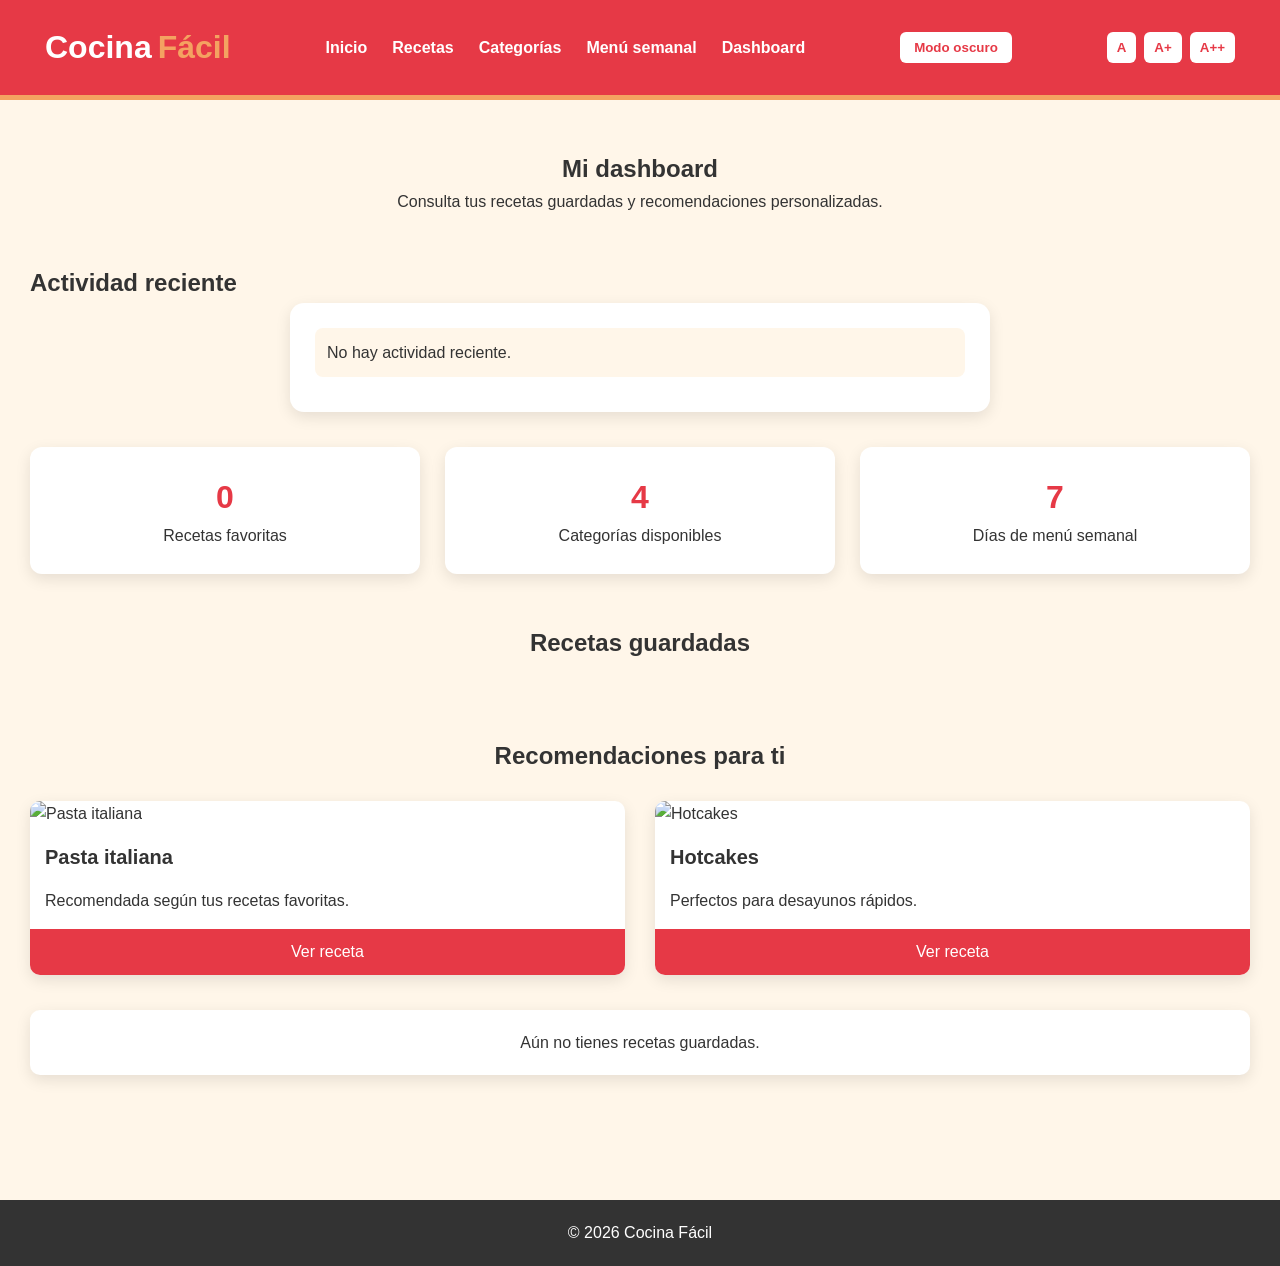
==== dashboard.html @ a086b553 "Add files via upload" ====
<!DOCTYPE html>
<html lang="es">
<head>
<meta charset="UTF-8">
<meta name="viewport" content="width=device-width, initial-scale=1.0">
<title>Dashboard - Cocina Fácil</title>

<link rel="stylesheet" href="styles.css">
<link href="https://fonts.cdnfonts.com/css/coolvetica" rel="stylesheet">
<link href="https://fonts.cdnfonts.com/css/caviar-dreams" rel="stylesheet">
</head>

<body>

<header>
<div class="logo">
<span class="logo-cocina">Cocina</span>
<span class="logo-facil">Fácil</span>
</div>

<nav>
<ul>
<li><a href="index.html">Inicio</a></li>
<li><a href="recetas.html">Recetas</a></li>
<li><a href="categorias.html">Categorías</a></li>
<li><a href="menu.html">Menú semanal</a></li>
<li><a href="dashboard.html">Dashboard</a></li>
</ul>
</nav>

<button id="modoOscuro">Modo oscuro</button>

<div class="controles-accesibilidad" aria-label="Controles de accesibilidad">
  <button class="btn-fuente" data-size="normal">A</button>
  <button class="btn-fuente" data-size="grande">A+</button>
  <button class="btn-fuente" data-size="extra">A++</button>
</div>

</header>

<main class="dashboard">

<section class="dashboard-hero">
<h2>Mi dashboard</h2>
<p>Consulta tus recetas guardadas y recomendaciones personalizadas.</p>
</section>

<section class="actividad-reciente">

<h2>Actividad reciente</h2>

<div class="actividad-card">

<ul id="listaActividad">
<li>No hay actividad reciente.</li>
</ul>

</div>

</section>

<section class="dashboard-resumen">
<div class="resumen-card">
<h3 id="totalFavoritas">0</h3>
<p>Recetas favoritas</p>
</div>

<div class="resumen-card">
<h3>4</h3>
<p>Categorías disponibles</p>
</div>

<div class="resumen-card">
<h3>7</h3>
<p>Días de menú semanal</p>
</div>
</section>

<section class="favoritas">
<h2>Recetas guardadas</h2>
<div id="listaFavoritas" class="contenedor-recetas"></div>
<section class="recomendaciones">

<h2>Recomendaciones para ti</h2>

<div class="contenedor-recetas">

<article class="tarjeta-receta">

<img src="img/pasta.jpg" alt="Pasta italiana">

<h3>Pasta italiana</h3>

<p>Recomendada según tus recetas favoritas.</p>

<a href="receta.html?id=pasta">Ver receta</a>

</article>

<article class="tarjeta-receta">

<img src="img/pancakes.jpg" alt="Hotcakes">

<h3>Hotcakes</h3>

<p>Perfectos para desayunos rápidos.</p>

<a href="receta.html?id=hotcakes">Ver receta</a>

</article>

</div>

</section>

<p id="mensajeVacio" class="mensaje-vacio">Aún no tienes recetas guardadas.</p>
</section>

</main>

<footer>
<p>© 2026 Cocina Fácil</p>
</footer>

<script src="script.js"></script>
</body>
</html>
---- styles.css ----
/* =========================
PALETA DE COLORES
========================= */

:root{

--color-principal:#E63946;
--color-secundario:#F4A261;
--color-fondo:#FFF6E9;
--color-texto:#333333;
--color-acento:#2A9D8F;

}

/* =========================
RESET BASICO
========================= */

*{
margin:0;
padding:0;
box-sizing:border-box;
}

body{
font-family:'Caviar Dreams', Arial, Helvetica, sans-serif;
line-height:1.6;
background-color:var(--color-fondo);
color:var(--color-texto);
transition: background-color 0.3s, color 0.3s;
}

/* =========================
HEADER
========================= */

header{
display:flex;
justify-content:space-between;
align-items:center;
gap:20px;
padding:22px 45px;
background-color:var(--color-principal);
color:white;
border-bottom:5px solid var(--color-secundario);
flex-wrap:wrap;
}

nav ul{
display:flex;
list-style:none;
gap:22px;
flex-wrap:wrap;
justify-content:center;
}

.controles-accesibilidad{
display:flex;
gap:8px;
align-items:center;
flex-wrap:wrap;
}

/* LOGO */

.logo{
font-size:32px;
font-weight:bold;
display:flex;
gap:6px;
}

.logo-cocina{
color:white;
}

.logo-facil{
color:var(--color-secundario);
}

nav ul{
display:flex;
list-style:none;
gap:25px;
}

nav a{
color:white;
text-decoration:none;
font-weight:bold;
transition:opacity 0.3s;
}

nav a:hover{
opacity:0.7;
}

/* =========================
BOTON MODO OSCURO
========================= */

#modoOscuro{
padding:8px 14px;
border:none;
background:white;
color:var(--color-principal);
font-weight:bold;
cursor:pointer;
border-radius:6px;
transition:transform 0.2s;
}

#modoOscuro:hover{
transform:scale(1.05);
}

/* =========================
BUSCADOR
========================= */

.buscador{
text-align:center;
padding:40px;
}

.buscador input{
padding:10px;
width:250px;
border-radius:6px;
border:1px solid #ccc;
}

.buscador button{
padding:10px 15px;
border:none;
background:var(--color-secundario);
color:white;
border-radius:6px;
cursor:pointer;
margin-left:10px;
transition:background 0.3s;
}

.buscador button:hover{
background:var(--color-acento);
}

/* =========================
RECETAS DESTACADAS
========================= */

.recetas-destacadas{
padding:40px;
}

.recetas-destacadas h2{
text-align:center;
margin-bottom:30px;
}

.contenedor-recetas{
display:grid;
grid-template-columns:repeat(auto-fit,minmax(250px,1fr));
gap:30px;
}

/* =========================
TARJETAS DE RECETAS
========================= */

.tarjeta-receta{
background:white;
border-radius:10px;
box-shadow:0 5px 15px rgba(0,0,0,0.1);
overflow:hidden;
transition:transform 0.3s, box-shadow 0.3s;
cursor:pointer;
}

.tarjeta-receta:hover{
transform:translateY(-5px);
box-shadow:0 10px 20px rgba(0,0,0,0.2);
}

.tarjeta-receta img{
width:100%;
height:180px;
object-fit:cover;
transition:transform 0.3s;
}

.tarjeta-receta:hover img{
transform:scale(1.05);
}

.tarjeta-receta h3{
padding:15px;
font-size:20px;
font-family:'Coolvetica', sans-serif;
}

.tarjeta-receta p{
padding:0 15px 15px 15px;
}

.tarjeta-receta a{
display:block;
text-align:center;
background:var(--color-principal);
color:white;
padding:10px;
text-decoration:none;
transition:background 0.3s;
}

.tarjeta-receta a:hover{
background:#c1121f;
}

/* =========================
FOOTER
========================= */

footer{
text-align:center;
padding:20px;
background:#333;
color:white;
margin-top:40px;
}

/* =========================
MODO OSCURO
========================= */

body.dark{
background-color:#1e1e1e;
color:#f5f5f5;
}

body.dark header{
background:#111;
}

body.dark nav a{
color:#f5f5f5;
}

body.dark .tarjeta-receta{
background:#2c2c2c;
}

body.dark footer{
background:#111;
}

body.dark .buscador button{
background:#ff6b6b;
}

body.dark .filtros{
background:#2c2c2c;
}

/* =========================
RESPONSIVE
========================= */

@media (max-width:768px){

header{
flex-direction:column;
gap:18px;
padding:20px;
text-align:center;
}

nav ul{
flex-direction:column;
align-items:center;
gap:12px;
}

.buscador input{
width:100%;
margin-bottom:10px;
}

.filtros{
flex-direction:column;
align-items:stretch;
}

.filtros input,
.filtros select{
width:100%;
}

.controles-accesibilidad{
justify-content:center;
}

#limpiarBusqueda{
width:100%;
}

}

/* =========================
FILTROS
========================= */

.filtros{

display:grid;

grid-template-columns:
repeat(auto-fit,minmax(220px,1fr));

gap:22px;

row-gap:18px;

align-items:center;

padding:35px;

background:white;

margin:30px auto;

max-width:1000px;

border-radius:14px;

box-shadow:0 5px 15px rgba(0,0,0,0.1);

}

.filtros input,
.filtros select{
padding:12px;
border-radius:8px;
border:1px solid #ccc;
min-width:190px;
}

.filtros h2{

grid-column:1/-1;

text-align:center;

margin-bottom:10px;

}

/* =========================
PAGINA RECETA
========================= */

.receta{
max-width:800px;
margin:auto;
padding:40px;
}

.receta img{
width:100%;
border-radius:10px;
margin:20px 0;
}

.receta ul,
.receta ol{
margin-left:20px;
margin-top:10px;
}

/* =========================
CATEGORIAS
========================= */

.categorias{
padding:40px;
text-align:center;
}

.contenedor-categorias{
display:grid;
grid-template-columns:repeat(auto-fit,minmax(200px,1fr));
gap:30px;
margin-top:30px;
}

.categoria-card{
text-decoration:none;
background:white;
border-radius:10px;
overflow:hidden;
box-shadow:0 5px 15px rgba(0,0,0,0.1);
transition:transform 0.3s, box-shadow 0.3s;
color:#333;
}

.categoria-card:hover{
transform:translateY(-5px);
box-shadow:0 10px 20px rgba(0,0,0,0.2);
}

.categoria-card img{
width:100%;
height:150px;
object-fit:cover;
}

.categoria-card h3{
padding:15px;
}

/* ===================
MENU SEMANAL 
====================== */

.descripcion-seccion{
text-align:center;
max-width:650px;
margin:0 auto 30px auto;
}

.grid-menu-semanal{
display:grid;
grid-template-columns:repeat(auto-fit,minmax(220px,1fr));
gap:20px;
margin-top:30px;
}

.dia-menu{
background:white;
padding:25px;
border-radius:14px;
box-shadow:0 5px 15px rgba(0,0,0,0.1);
text-align:center;
transition:transform 0.3s, box-shadow 0.3s;
}

.dia-menu:hover{
transform:translateY(-5px);
box-shadow:0 10px 20px rgba(0,0,0,0.18);
}

.dia-menu h3{
color:var(--color-principal);
font-family:'Coolvetica', sans-serif;
font-size:24px;
margin-bottom:8px;
}

.dia-menu p{
font-weight:bold;
margin-bottom:8px;
}

.dia-menu span{
display:block;
font-size:14px;
margin-bottom:15px;
}

.dia-menu a{
display:inline-block;
padding:10px 14px;
border-radius:8px;
background:var(--color-principal);
color:white;
text-decoration:none;
transition:background 0.3s, transform 0.3s;
}

.dia-menu a:hover{
background:var(--color-secundario);
transform:scale(1.05);
}

body.dark .dia-menu{
background:#2c2c2c;
color:#f5f5f5;
}

/* =========================
HEADER MENU SEMANAL
========================= */

.header-menu{
flex-direction:column;
align-items:center;
gap:15px;
}

.header-menu nav ul{
justify-content:center;
}

/* =========================
PUBLICIDAD
========================= */

.anuncio{
background:#f4f4f4;
padding:20px;
margin:40px auto;
max-width:400px;
text-align:center;
border-radius:8px;
}

body.dark .anuncio{
background:#2c2c2c;
color:#f5f5f5;
border:1px solid #444;
}

.anuncio{
border:2px dashed var(--color-secundario);
color:#333;
}

/* =========================
ACCESIBILIDAD
========================= */

a:focus,
button:focus,
select:focus{
outline:3px solid var(--color-secundario);
}

@media (max-width: 768px) {
  .recetas-grid {
    grid-template-columns: 1fr;
  }
}

/* =========================
DASHBOARD
========================= */

.dashboard{
padding:50px 30px;
}

.dashboard-hero{
text-align:center;
margin-bottom:45px;
}

.dashboard-resumen{
display:grid;
grid-template-columns:repeat(auto-fit,minmax(200px,1fr));
gap:25px;
margin-bottom:50px;
}

.recomendaciones,
.actividad-reciente{
margin-top:60px;
}

.resumen-card{
background:white;
padding:25px;
border-radius:12px;
text-align:center;
box-shadow:0 5px 15px rgba(0,0,0,0.1);
}

.resumen-card h3{
font-size:32px;
color:var(--color-principal);
}

.favoritas h2{
text-align:center;
margin-bottom:25px;
}

.mensaje-vacio{
text-align:center;
padding:20px;
background:white;
border-radius:10px;
box-shadow:0 5px 15px rgba(0,0,0,0.1);
}

.btn-favorito{
display:block;
margin:25px 0;
padding:12px 18px;
border:none;
background:var(--color-acento);
color:white;
border-radius:8px;
font-weight:bold;
cursor:pointer;
transition:transform 0.3s, background 0.3s;
}

.btn-favorito:hover{
background:var(--color-secundario);
transform:scale(1.05);
}

.mensaje-exito{
color:green;
font-weight:bold;
margin-top:10px;
}

.mensaje-alerta{
color:#c1121f;
font-weight:bold;
margin-top:10px;
}

body.dark .resumen-card,
body.dark .mensaje-vacio{
background:#2c2c2c;
color:#f5f5f5;
}

/* =========================
ONBOARDING
========================= */

.onboarding-overlay{

position:fixed;
top:0;
left:0;
width:100%;
height:100%;
background:rgba(0,0,0,0.6);

display:flex;
justify-content:center;
align-items:center;

z-index:9999;

}

.onboarding-card{

background:white;
padding:35px;
border-radius:15px;
max-width:450px;
width:90%;

text-align:center;

box-shadow:0 10px 30px rgba(0,0,0,0.3);

animation:fadeIn 0.4s ease;

}

.onboarding-card h2{

margin-bottom:15px;

}

.onboarding-card p{

margin-bottom:20px;

}

.onboarding-card ul{

text-align:left;
margin-bottom:25px;
padding-left:20px;

}

.onboarding-card li{

margin-bottom:10px;

}

.onboarding-card button{

padding:12px 18px;
border:none;
background:var(--color-principal);
color:white;
border-radius:8px;

cursor:pointer;

transition:0.3s;

}

.onboarding-card button:hover{

background:var(--color-secundario);
transform:scale(1.05);

}

body.dark .onboarding-card{

background:#2c2c2c;
color:#f5f5f5;

}

@keyframes fadeIn{

from{
opacity:0;
transform:translateY(-20px);
}

to{
opacity:1;
transform:translateY(0);
}

}

/* =========================
PERSONALIZACIÓN DE FUENTE
========================= */

.controles-accesibilidad{
display:flex;
gap:8px;
align-items:center;
}

.btn-fuente{
padding:8px 10px;
border:none;
border-radius:6px;
background:white;
color:var(--color-principal);
font-weight:bold;
cursor:pointer;
transition:transform 0.3s, background 0.3s;
}

.btn-fuente:hover{
transform:scale(1.08);
background:var(--color-secundario);
color:white;
}

body.fuente-normal{
font-size:16px;
}

body.fuente-grande{
font-size:18px;
}

body.fuente-extra{
font-size:20px;
}

body.dark .btn-fuente{
background:#2c2c2c;
color:#f5f5f5;
}

/* =========================
ACCESIBILIDAD EXTRA
========================= */

.sr-only{
position:absolute;
width:1px;
height:1px;
padding:0;
margin:-1px;
overflow:hidden;
clip:rect(0,0,0,0);
white-space:nowrap;
border:0;
}

/* =========================
ESTADOS UI
========================= */

button:disabled,
a.disabled{
opacity:0.6;
cursor:not-allowed;
transform:none;
}

.estado-success{
background:#e8f8ef;
color:#157347;
border-left:5px solid #157347;
padding:12px;
border-radius:8px;
margin:15px 0;
}

.estado-error{
background:#fdecea;
color:#b02a37;
border-left:5px solid #b02a37;
padding:12px;
border-radius:8px;
margin:15px 0;
}

body.dark .estado-success{
background:#143d2a;
color:#d1f7df;
}

body.dark .estado-error{
background:#4a151a;
color:#ffd6dc;
}

.mensaje-resultados{

max-width:700px;
margin:0 auto 25px auto;
text-align:center;

}

/* =========================
ACTIVIDAD Y RECOMENDACIONES
========================= */

.recomendaciones,
.actividad-reciente{

margin-top:50px;

}

.actividad-card{

background:white;
padding:25px;
border-radius:14px;

box-shadow:0 5px 15px rgba(0,0,0,0.1);

max-width:700px;
margin:auto;

}

.actividad-card p{

margin-bottom:15px;

}

body.dark .actividad-card{

background:#2c2c2c;
color:#f5f5f5;

}

main{
padding-bottom:40px;
}

section{
margin-bottom:35px;
}

/* =========================
BOTON ELIMINAR FAVORITO
========================= */

.btn-eliminar-favorito{

width:100%;

padding:10px;

border:none;

background:#b02a37;

color:white;

font-weight:bold;

cursor:pointer;

transition:0.3s;

}

.btn-eliminar-favorito:hover{

background:#8a1c28;

}

#listaActividad{
list-style:none;
padding:0;
margin:0;
}

#listaActividad li{
background:#fff6e9;
margin-bottom:10px;
padding:12px;
border-radius:8px;
}

body.dark #listaActividad li{
background:#1e1e1e;
color:#f5f5f5;
}

#buscarRecetaFiltro{

padding:12px;
border-radius:8px;
border:1px solid #ccc;
min-width:240px;

}

#limpiarBusqueda{

grid-column:1/-1;

justify-self:center;

margin-top:5px;

padding:12px 18px;

border:none;

border-radius:8px;

background:var(--color-secundario);

color:white;

font-weight:bold;

cursor:pointer;

transition:0.3s;

white-space:nowrap;

}

#limpiarBusqueda:hover{

background:var(--color-principal);

transform:scale(1.05);

}

body.dark #limpiarBusqueda{

background:#ff6b6b;

}

body.dark .filtros{

background:#2c2c2c;

}
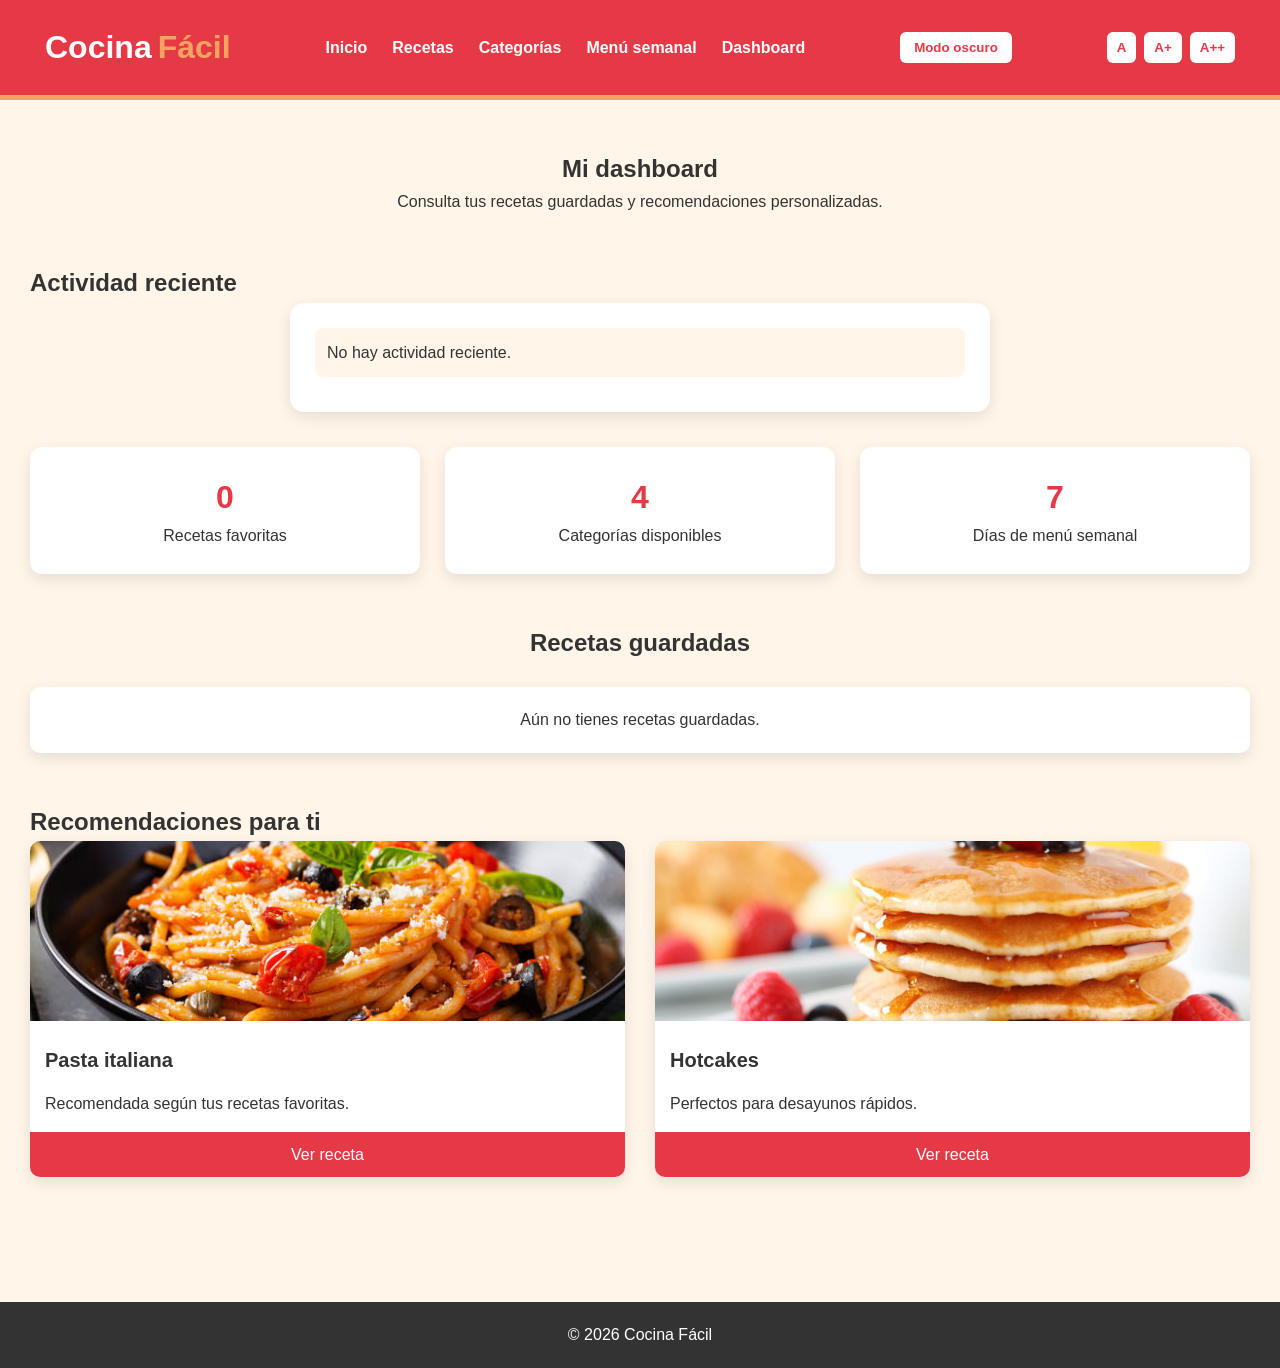
==== commit 1984a4c9: "Fix HTML formatting and ensure proper structure" ====
--- a/dashboard.html
+++ b/dashboard.html
@@ -77,8 +77,17 @@
 </section>
 
 <section class="favoritas">
+
 <h2>Recetas guardadas</h2>
+
 <div id="listaFavoritas" class="contenedor-recetas"></div>
+
+<p id="mensajeVacio" class="mensaje-vacio">
+Aún no tienes recetas guardadas.
+</p>
+
+</section>
+
 <section class="recomendaciones">
 
 <h2>Recomendaciones para ti</h2>
@@ -113,7 +122,6 @@
 
 </section>
 
-<p id="mensajeVacio" class="mensaje-vacio">Aún no tienes recetas guardadas.</p>
 </section>
 
 </main>
@@ -124,4 +132,4 @@
 
 <script src="script.js"></script>
 </body>
-</html>+</html>
